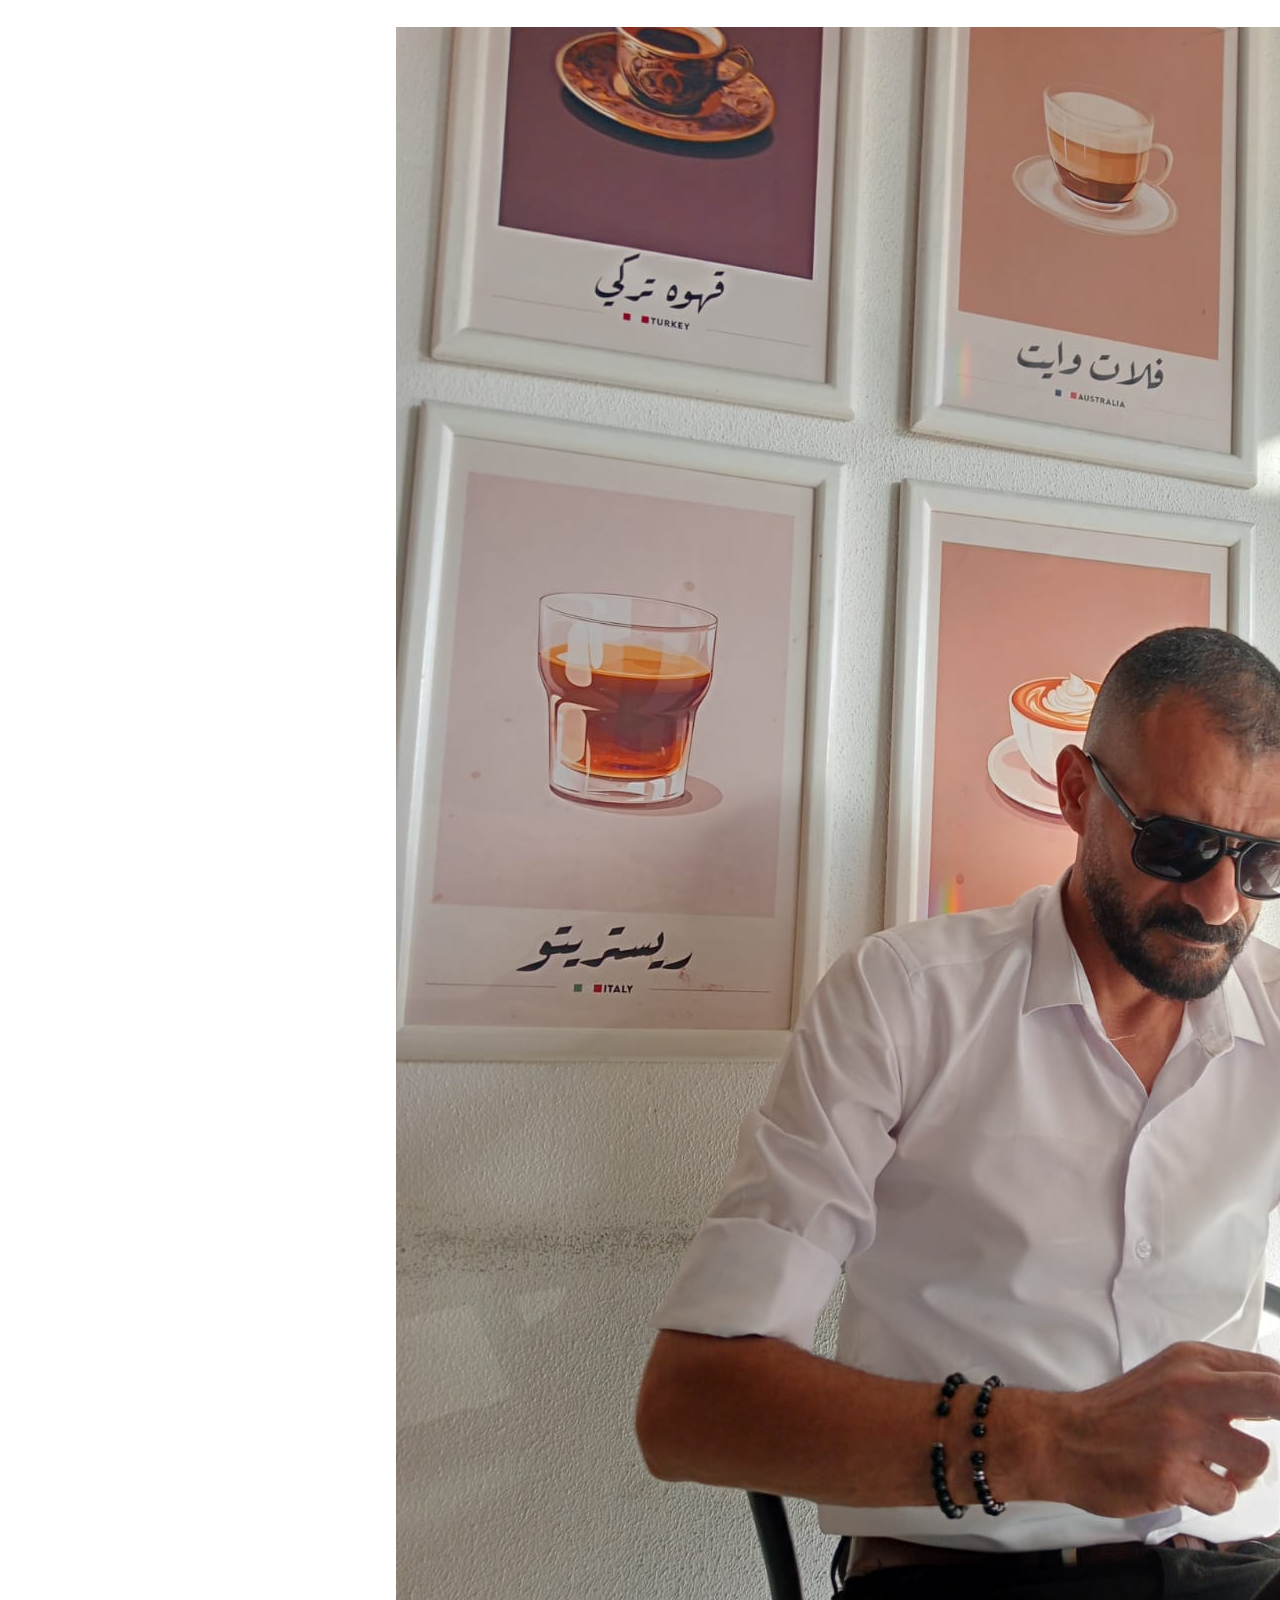
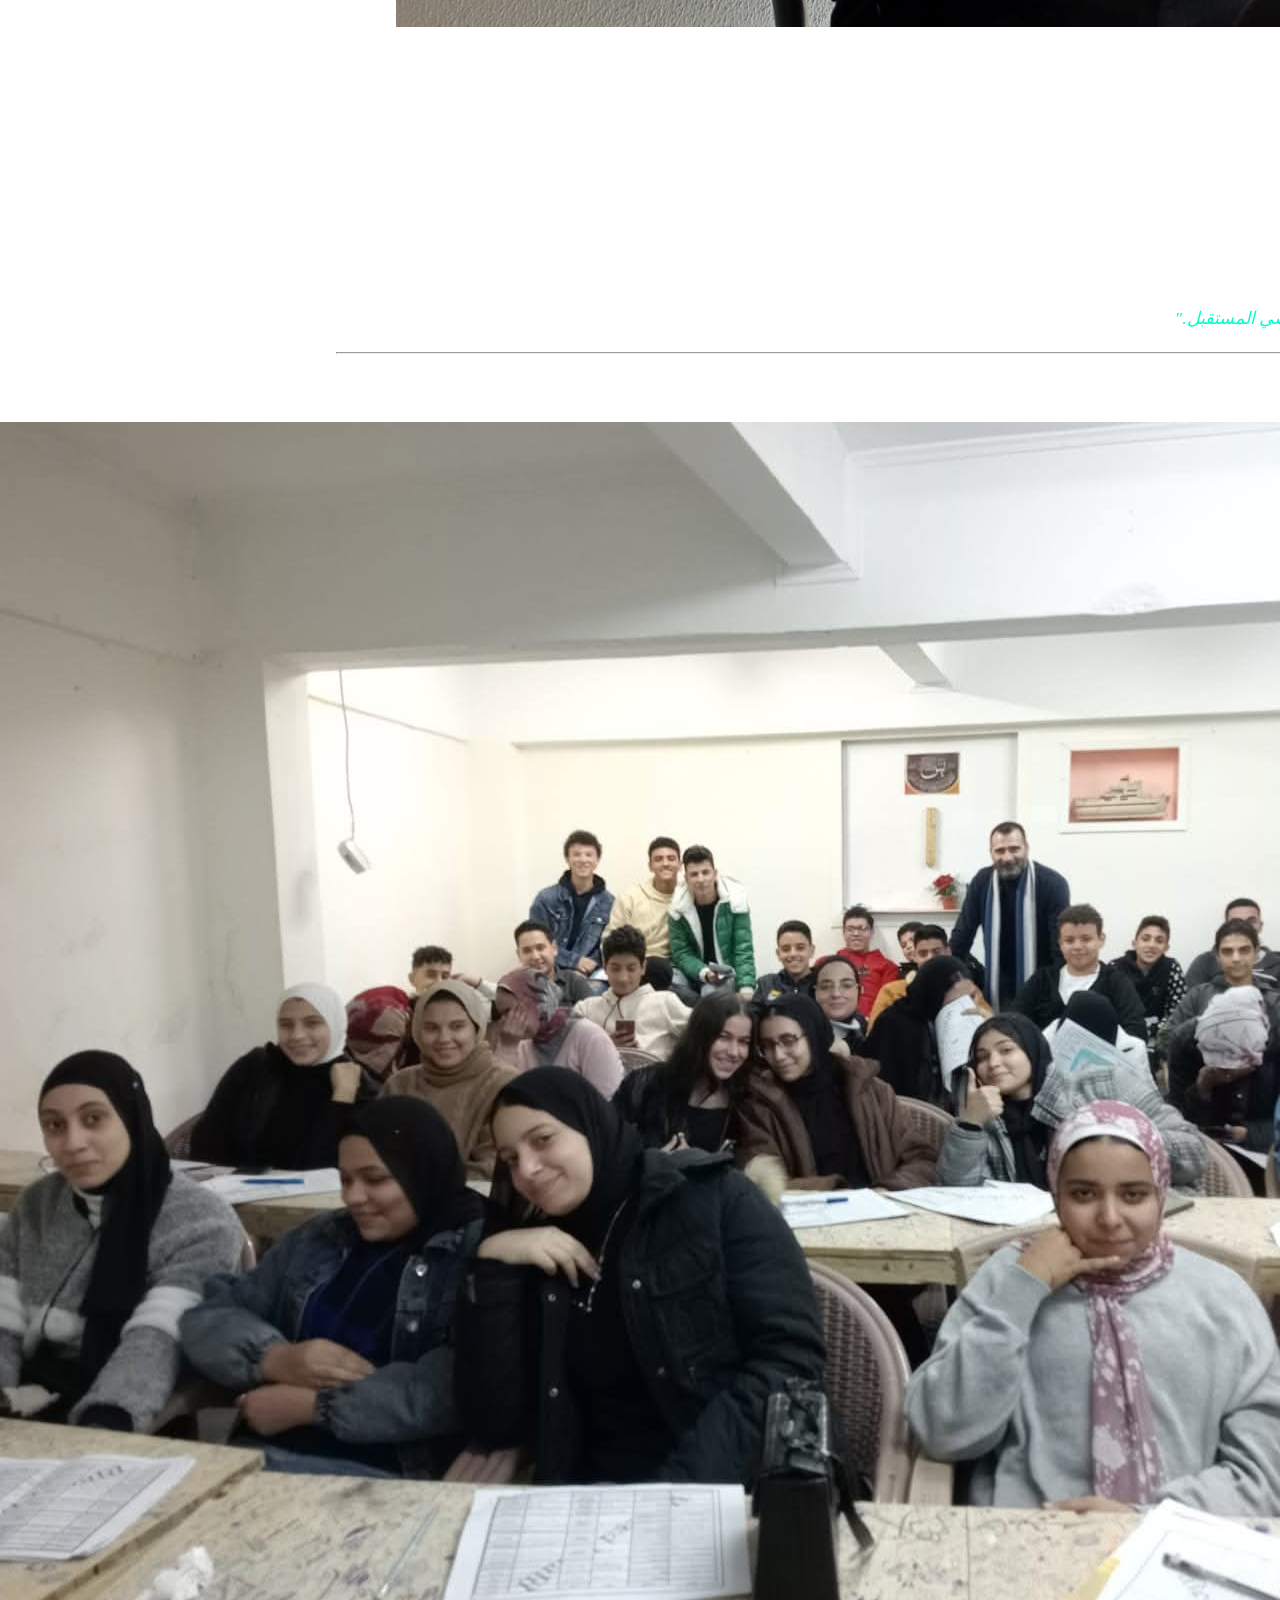
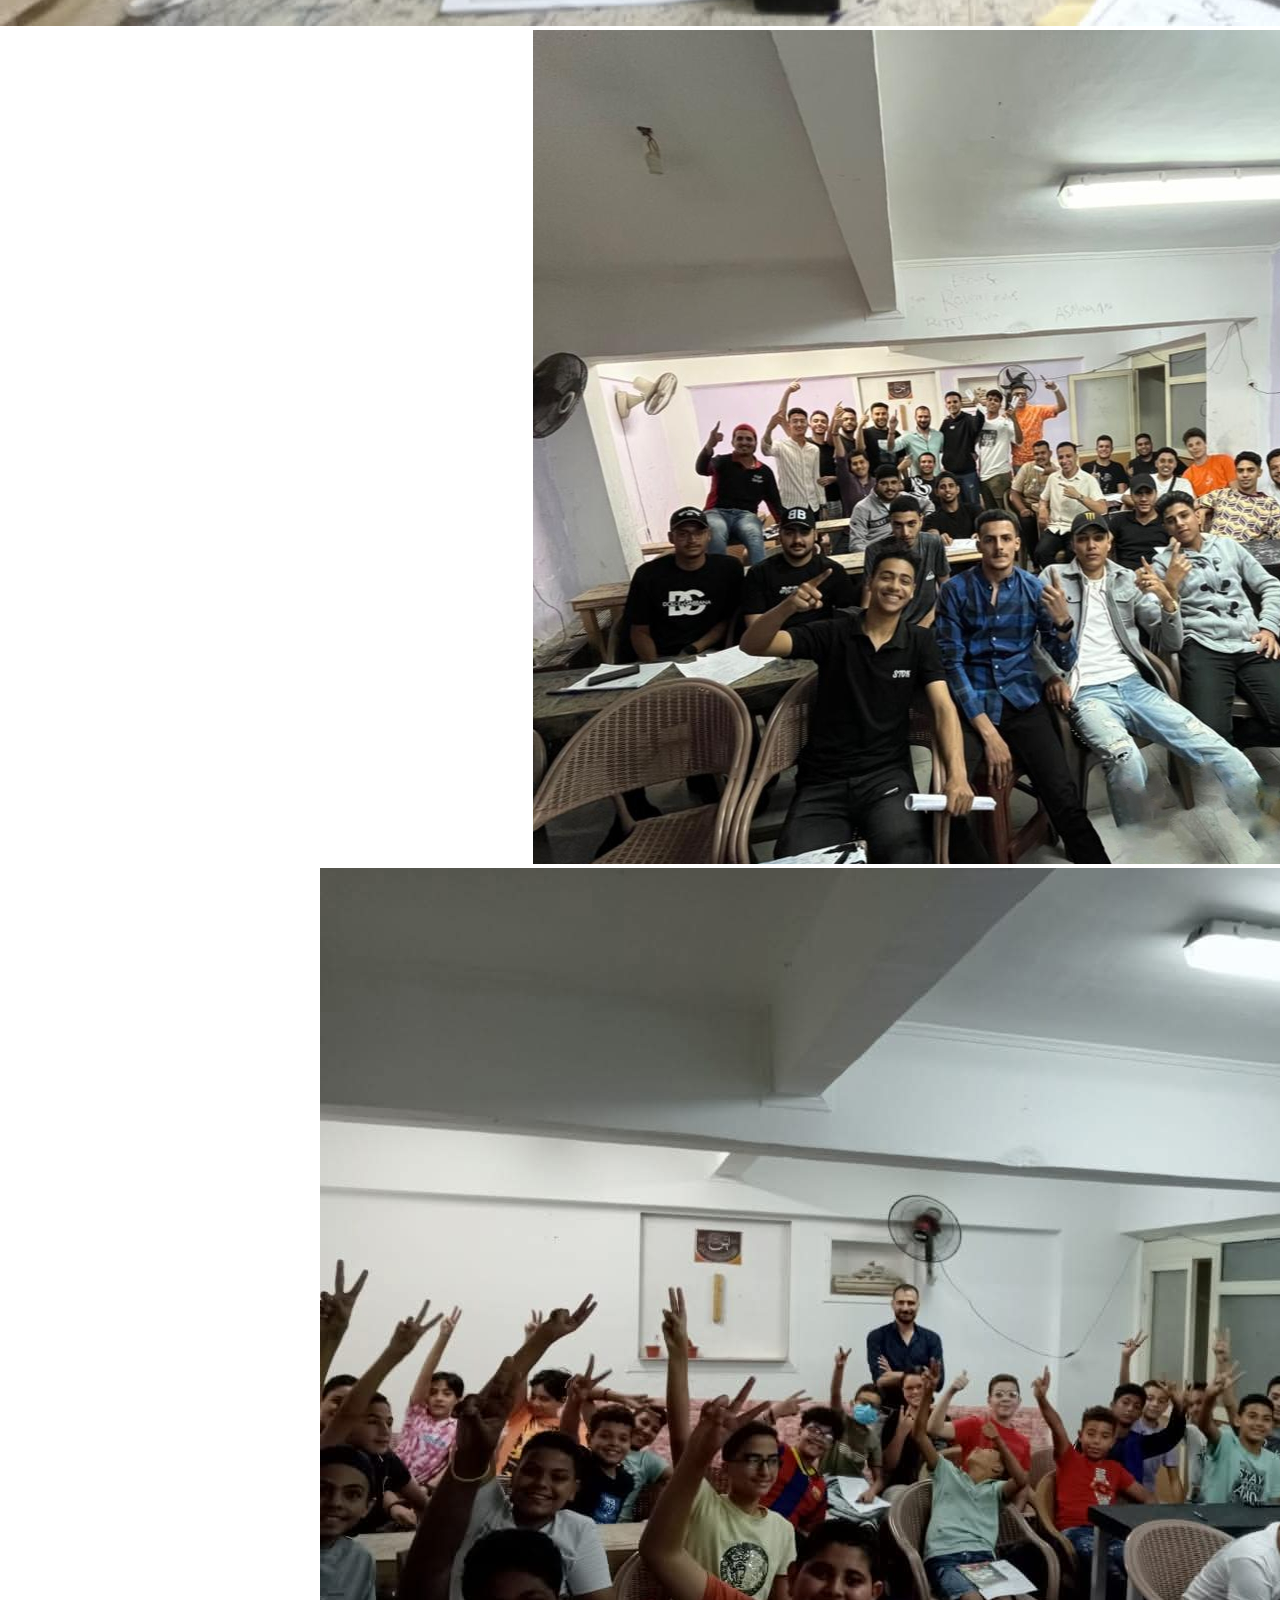
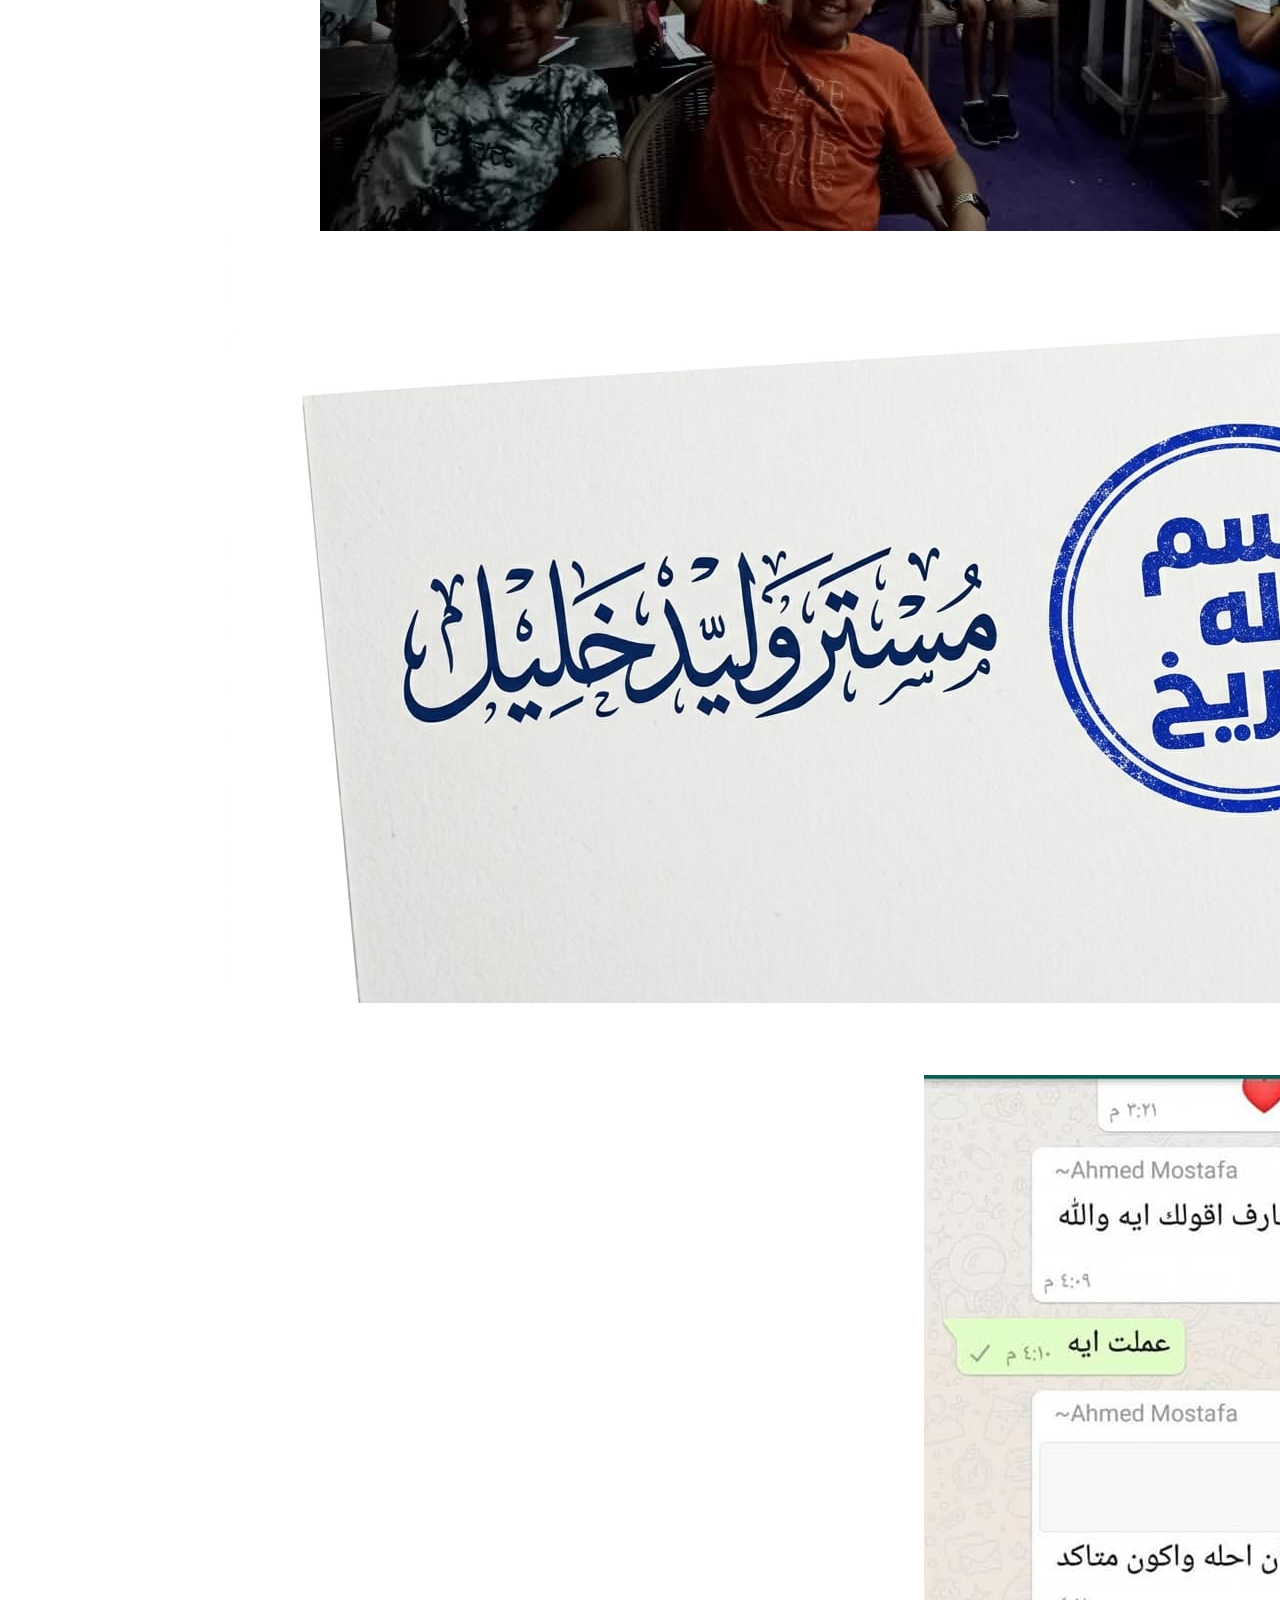
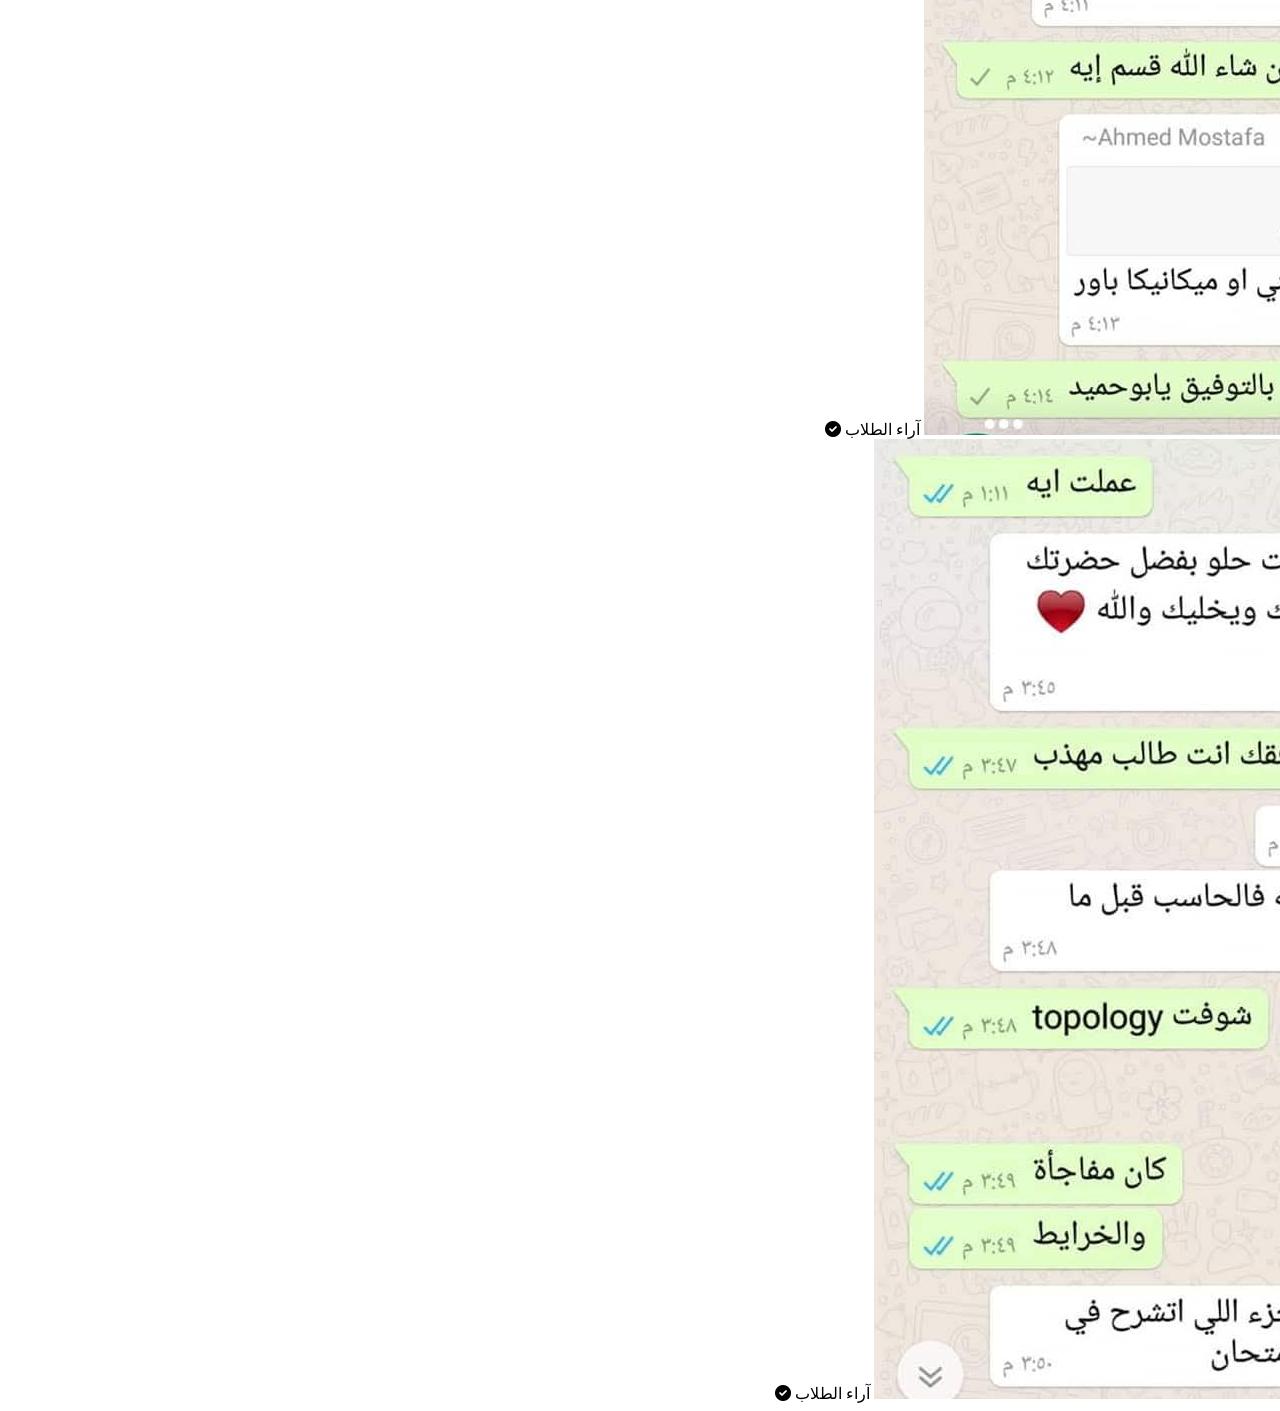
==== about.html @ 2f173b32 "Add files via upload" ====
<!DOCTYPE html>
<html lang="ar" dir="rtl">
<head>
    <meta charset="UTF-8">
    <meta name="viewport" content="width=device-width, initial-scale=1.0">
    <title>عن المستر - وليد خليل</title>
    <!-- ربط مكتبة الأيقونات -->
    <link rel="stylesheet" href="https://cdnjs.cloudflare.com/ajax/libs/font-awesome/6.0.0/css/all.min.css">
    <!-- ربط الملفات التنسيقية -->
    <link rel="stylesheet" href="css/style.css">
    <link rel="stylesheet" href="css/about.css">
</head>
<body>

    <!-- القائمة العلوية -->
    <header class="cyber-nav">
        <nav>
            <a href="index.html" class="nav-link">الرئيسية</a>
            <a href="course.html" class="nav-link">الكورسات</a>
            <a href="about.html" class="nav-link active">عن المستر</a>
            <a href="contact.html" class="nav-link">اتصل بنا</a>
        </nav>
    </header>

    <!-- 1. قسم صورة المستر والبروبجاندا التعريفية -->
    <section class="about-hero-section container">
        <div class="about-grid">
            <div class="about-image-side">
                <div class="image-neon-border">
                    <img src="waleed.jpg" alt="مستر وليد خليل" class="main-profile-img">
                </div>
            </div>
            <div class="about-text-side">
                <h1 class="neon-text">المستر وليد خليل</h1>
                <h3 style="color: #00ffcc; margin-bottom: 20px;">اسم له تاريخ في عالم التكنولوجيا</h3>
                
                <div class="bio-content" style="text-align: right; line-height: 1.8;">
                    <p style="font-size: 1.2rem; color: #fff;">
                        <i class="fas fa-award" style="color: #00ffcc;"></i> 
                        <b>خبرة تمتد لأكثر من 24 عاماً:</b> منذ عام 2002 ونحن نبني أجيالاً في تكنولوجيا المعلومات وإدارة الأنظمة.
                    </p>
                    <p style="font-size: 1.2rem; color: #fff;">
                        <i class="fas fa-microchip" style="color: #00ffcc;"></i> 
                        <b>رائد تدريس الذكاء الاصطناعي:</b> متخصص في لغات البرمجة الحديثة (Java, JavaScript) وتقنيات البيانات الضخمة (Big Data).
                    </p>
                    <p style="font-size: 1.2rem; color: #fff;">
                        <i class="fas fa-university" style="color: #00ffcc;"></i> 
                        <b>البصمة التعليمية:</b> من قلب مدرسة بورسعيد العسكرية، نقدم منهجاً يدمج بين الانضباط وأحدث صيحات التكنولوجيا العالمية.
                    </p>
                    <p style="font-size: 1.1rem; color: #00ffcc; font-style: italic; margin-top: 20px;">
                        "نحن لا ندرس البرمجة فقط.. نحن نصنع مهندسي المستقبل."
                    </p>
                </div>
            </div>
        </div>
    </section>

    <hr class="cyber-divider">

    <!-- 2. قسم صور الحصص (4 صور) -->
    <section class="gallery-section container">
        <h2 class="section-title">لقطات من داخل الحصص</h2>
        <div class="gallery-grid">
            <div class="gallery-card">
                <img src="a3.jfif" alt="حصة 1" class="gallery-img">
            </div>
            <div class="gallery-card">
                <img src="a4.jfif" alt="حصة 2" class="gallery-img">
            </div>
            <div class="gallery-card">
                <img src="a2.jfif" alt="حصة 3" class="gallery-img">
            </div>
            <div class="gallery-card">
                <img src="a5.jfif" alt="حصة 4" class="gallery-img">
            </div>
        </div>
    </section>

    <!-- 3. قسم آراء الطلاب (سكرينات الواتساب) -->
    <section class="testimonials-section container">
        <h2 class="section-title">ثقة وآراء طلابنا</h2>
        <div class="testimonials-grid">
            <div class="testimonial-card">
                <img src="a1.jfif" alt="رأي طالب 1" class="student-ss">
                <span class="student-label">آراء الطلاب <i class="fas fa-check-circle"></i></span>
            </div>
            <div class="testimonial-card">
                <img src="a6.jfif" alt="رأي طالب 2" class="student-ss">
                <span class="student-label">آراء الطلاب <i class="fas fa-check-circle"></i></span>
            </div>
        </div>
    </section>

</body>
</html>
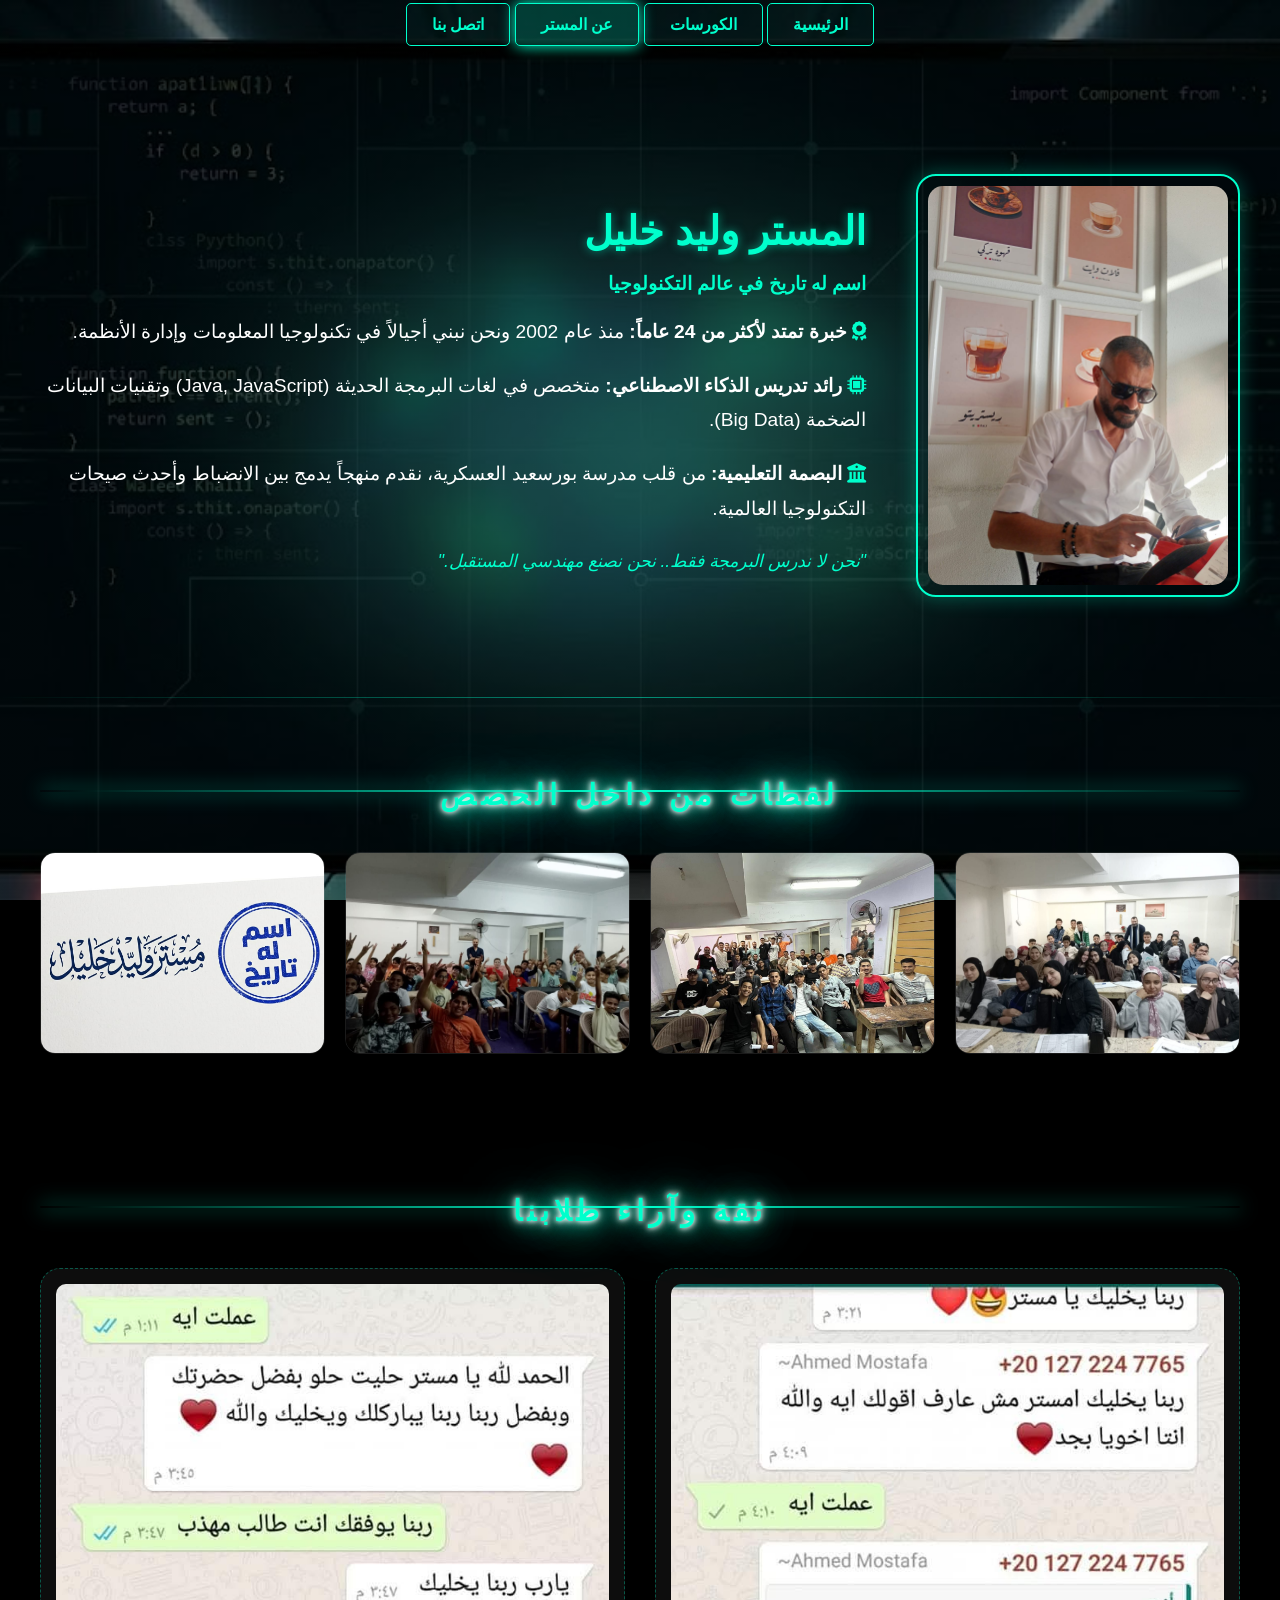
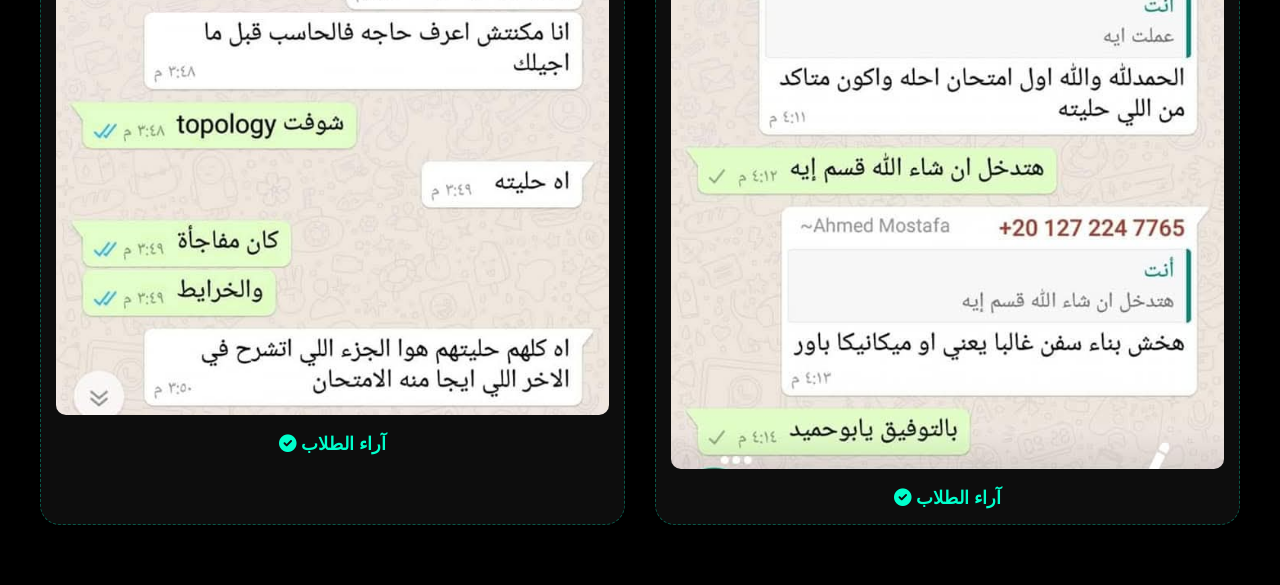
==== commit 357aa4da: "تعديل المسارات" ====
--- a/about.html
+++ b/about.html
@@ -7,8 +7,8 @@
     <!-- ربط مكتبة الأيقونات -->
     <link rel="stylesheet" href="https://cdnjs.cloudflare.com/ajax/libs/font-awesome/6.0.0/css/all.min.css">
     <!-- ربط الملفات التنسيقية -->
-    <link rel="stylesheet" href="css/style.css">
-    <link rel="stylesheet" href="css/about.css">
+    <link rel="stylesheet" href="style.css">
+    <link rel="stylesheet" href="about.css">
 </head>
 <body>
 
--- a/style.css
+++ b/style.css
@@ -0,0 +1,311 @@
+/* =========================================
+   1. الإعدادات العامة (العمق واللون الأساسي)
+   ========================================= */
+body {
+    margin: 0;
+    padding: 0;
+    background-color: #020202;
+    
+    /* ركز هنا: ضفنا النقطتين عشان يخرج بره مجلد الـ css ويدور على الصورة بره */
+    /* ودمجنا التعتيم مع الصورة في سطر واحد عشان يشتغلوا سوا */
+    background-image: linear-gradient(rgba(0,0,0,0.5), rgba(0,0,0,0.5)), url('cover.jfif');
+    
+    background-size: cover;
+    background-attachment: fixed;
+    background-position: center;
+    background-repeat: no-repeat;
+    
+    color: #fff;
+    font-family: 'Segoe UI', Tahoma, sans-serif;
+    min-height: 100vh;
+}/* =========================================
+   2. الهيدر والاسم المضيء (Neon Effect)
+   ========================================= */
+.cyber-hero {
+    height: 70vh; /* واخد 70% من طول الشاشة */
+    display: flex;
+    flex-direction: column;
+    justify-content: center;
+    align-items: center;
+    text-align: center;
+    padding: 0 20px;
+}
+
+/* السر 3: الـ "توهج" المتعدد الطبقات لاسم وليد خليل */
+.neon-name {
+    font-size: clamp(3rem, 12vw, 6rem); /* حجم مرن للموبايل */
+    margin: 0;
+    color: #fff;
+    text-transform: uppercase;
+    text-shadow: 
+        0 0 10px #00ffff, /* نيون لبني */
+        0 0 20px #00ffff,
+        0 0 40px #00ff00, /* نيون أخضر */
+        0 0 80px #00ff00;
+    letter-spacing: 5px;
+}
+
+.tagline {
+    font-size: 1.2rem;
+    color: #00ffcc;
+    margin-top: 10px;
+    margin-bottom: 40px;
+    letter-spacing: 2px;
+    opacity: 0.8;
+}
+
+/* =========================================
+   3. الزراير الفسفورية (Border Glow)
+   ========================================= */
+.cyber-nav {
+    display: flex;
+    gap: 15px;
+    flex-wrap: wrap;
+    justify-content: center;
+}
+
+.nav-link {
+    padding: 12px 25px;
+    border: 1px solid #00ffcc;
+    color: #00ffcc;
+    text-decoration: none;
+    border-radius: 5px;
+    font-weight: bold;
+    transition: 0.4s ease;
+    background: rgba(0, 255, 204, 0.03); /* شفافية قليلة جداً */
+}
+
+/* الزرار النشط (زي الصورة) */
+.nav-link.active {
+    background: rgba(0, 255, 204, 0.2);
+    box-shadow: 0 0 15px #00ffcc;
+}
+
+.nav-link:hover {
+    background: #00ffcc;
+    color: #000;
+    box-shadow: 0 0 30px #00ffcc;
+}
+
+/* =========================================
+   4. قسم الكورسات وتأثير الزجاج (Glassmorphism)
+   ========================================= */
+.courses-section {
+    padding: 60px 20px;
+    max-width: 1200px;
+    margin: 0 auto;
+}
+
+.section-title {
+    text-align: center;
+    font-size: 3.5rem; /* حجم ضخم ومسيطر */
+    font-weight: 900; /* أقصى درجة عريضة للخط */
+    color: #fff;
+    margin: 80px 0 40px;
+    letter-spacing: 5px; /* مسافات بين الحروف تدي فخامة */
+    text-transform: uppercase;
+    
+    /* تأثير النيون القوي المتعدد الطبقات */
+    text-shadow: 
+        0 0 5px #fff,
+        0 0 10px #fff,
+        0 0 20px #00ffcc,
+        0 0 40px #00ffcc,
+        0 0 60px #00ffcc;
+    
+    position: relative;
+    font-family: 'Arial Black', Gadget, sans-serif; /* خط عريض جداً */
+}
+.code-simulator-container {
+    display: flex;
+    justify-content: center;
+    align-items: center;
+    margin: 60px auto; /* زحزحناه شوية عشان الفراغ */
+    max-width: 800px;
+}
+
+.code-window {
+    background: rgba(15, 15, 15, 0.6); /* زجاج غامق */
+    backdrop-filter: blur(15px);
+    border-radius: 12px;
+    border: 1px solid rgba(0, 255, 204, 0.3);
+    box-shadow: 0 15px 40px rgba(0, 0, 0, 0.7);
+    width: 100%;
+    overflow: hidden;
+}
+
+.window-header {
+    background: rgba(30, 30, 30, 0.8);
+    padding: 10px 15px;
+    display: flex;
+    align-items: center;
+    gap: 8px;
+    border-bottom: 1px solid rgba(0, 255, 204, 0.2);
+}
+
+.dot {
+    width: 12px;
+    height: 12px;
+    border-radius: 50%;
+}
+.red { background: #ff5f56; }
+.yellow { background: #ffbd2e; }
+.green { background: #27c93f; }
+
+.window-title {
+    color: rgba(255, 255, 255, 0.5);
+    font-size: 0.9rem;
+    margin-left: auto;
+    font-family: monospace;
+}
+
+.code-content {
+    padding: 20px;
+    font-family: 'Courier New', Courier, monospace; /* خط برمجي */
+    font-size: 1.1rem;
+    color: #fff;
+    line-height: 1.6;
+    height: 150px; /* طول ثابت عشان الحركة */
+    overflow: hidden;
+    position: relative;
+}
+
+/* الكود نفسه هيكون لونه فسفوري مضيء */
+#typing-code {
+    color: #00ffcc;
+    text-shadow: 0 0 5px #00ffcc;
+}
+
+/* حركة المؤشر الواقف */
+.cursor {
+    color: #00ffcc;
+    animation: blink 0.8s infinite;
+}
+
+@keyframes blink {
+    50% { opacity: 0; }
+}
+
+/* الخط المضيء اللي تحتها */
+.section-title::after {
+    content: '';
+    display: block;
+    width: 250px; /* طولناه شوية */
+    height: 4px;
+    background: #00ffcc;
+    margin: 20px auto;
+    border-radius: 10px;
+    box-shadow: 0 0 20px #00ffcc; /* توهج للخط نفسه */
+}
+
+/* إضافة خط تحت الكلمة عشان يدي شكل جمالي */
+
+
+.section-title::after {
+    content: '';
+    position: absolute;
+    bottom: 0;
+    left: 0;
+    width: 100%;
+    height: 2px;
+    background: linear-gradient(to right, transparent, #00ffcc, transparent);
+}
+
+.courses-grid {
+    display: grid;
+    grid-template-columns: repeat(auto-fit, minmax(300px, 1fr));
+    gap: 30px;
+}
+
+/* الكروت الزجاجية (الجوهرة هنا) */
+.glass-card {
+    position: relative;
+    overflow: hidden;
+    transition: 0.4s ease;
+    border-radius: 20px;
+    padding: 2px; /* مسافة للـ border Glow */
+}
+
+/* السر 4: "توهج الزجاج" (Border Glow Animation) */
+.card-glow {
+    position: absolute;
+    top: 0;
+    left: -100%;
+    width: 100%;
+    height: 100%;
+    background: linear-gradient(90deg, transparent, rgba(0, 255, 204, 0.2), transparent);
+    animation: glow-move 3s infinite;
+    z-index: 1;
+}
+
+@keyframes glow-move {
+    0% { left: -100%; }
+    100% { left: 100%; }
+}
+
+/* السر 5: "ملمس الزجاج الضبابي" (Glassmorphism) */
+.card-content {
+    background: rgba(255, 255, 255, 0.03); /* شفافية بيضاء */
+    border: 1px solid rgba(255, 255, 255, 0.05); /* إطار شفاف خفيف */
+    border-radius: 18px;
+    padding: 30px;
+    height: 100%;
+    box-sizing: border-box;
+    display: flex;
+    flex-direction: column;
+    align-items: center;
+    text-align: center;
+    /* أهم جزء: "تضبيب الخلفية" */
+    backdrop-filter: blur(10px);
+    -webkit-backdrop-filter: blur(10px);
+    z-index: 2;
+    position: relative;
+}
+
+.course-icon {
+    width: 60px;
+    height: 60px;
+    margin-bottom: 20px;
+    opacity: 0.8;
+}
+
+.card-content h3 {
+    color: #00ffcc;
+    margin: 10px 0;
+}
+
+.details-btn {
+    margin-top: auto; /* يخلي الزرار تحت خالص */
+    padding: 10px 20px;
+    border: 1px solid #00ffcc;
+    color: #00ffcc;
+    text-decoration: none;
+    border-radius: 4px;
+    transition: 0.3s;
+}
+
+.details-btn:hover {
+    background: #00ffcc;
+    color: #000;
+}
+
+.glass-card:hover {
+    transform: translateY(-10px);
+    box-shadow: 0 10px 30px rgba(0, 255, 204, 0.1);
+}
+/* كود طوارئ لتقليل الفراغات */
+header, .header-content {
+    padding-top: 10px !important;
+    padding-bottom: 10px !important;
+}
+
+nav, .navbar {
+    margin-top: 5px !important;
+    margin-bottom: 10px !important;
+}
+
+.code-simulator-container {
+    margin-top: 10px !important;
+    margin-bottom: 10px !important;
+}
+
--- a/about.css
+++ b/about.css
@@ -0,0 +1,147 @@
+/* --- تنسيقات عامة لصفحة عن المستر --- */
+body {
+    background-color: #000; /* خلفية سوداء فخمة */
+    color: #fff;
+    font-family: 'Segoe UI', Tahoma, Geneva, Verdana, sans-serif;
+    margin: 0;
+    padding: 0;
+}
+
+.container {
+    max-width: 1200px;
+    margin: 0 auto;
+    padding: 0 20px;
+}
+
+/* --- قسم تعريف المستر (Hero Section) --- */
+.about-hero-section {
+    padding: 120px 0 60px;
+}
+
+.about-grid {
+    display: flex;
+    align-items: center;
+    gap: 50px;
+    flex-wrap: wrap;
+    justify-content: center;
+}
+
+.image-neon-border {
+    position: relative;
+    padding: 10px;
+    border: 2px solid #00ffcc; /* برواز نيون فيروزي */
+    border-radius: 20px;
+    box-shadow: 0 0 20px rgba(0, 255, 204, 0.3);
+}
+
+.main-profile-img {
+    width: 300px;
+    height: auto;
+    border-radius: 15px;
+    display: block;
+}
+
+.about-text-side {
+    flex: 1;
+    min-width: 300px;
+    text-align: right;
+}
+
+.neon-text {
+    color: #00ffcc;
+    font-size: 2.5rem;
+    text-shadow: 0 0 10px rgba(0, 255, 204, 0.5);
+    margin-bottom: 10px;
+}
+
+/* --- الفاصل النيون --- */
+.cyber-divider {
+    border: 0;
+    height: 1px;
+    background: linear-gradient(to right, transparent, #00ffcc, transparent);
+    margin: 40px 0;
+    opacity: 0.5;
+}
+
+/* --- قسم صور الحصص (4 صور) --- */
+.section-title {
+    text-align: center;
+    color: #00ffcc;
+    margin-bottom: 40px;
+    font-size: 1.8rem;
+}
+
+.gallery-grid {
+    display: grid;
+    grid-template-columns: repeat(auto-fit, minmax(250px, 1fr)); /* يضبط نفسه ليكونوا 4 جنب بعض أو تحت بعض */
+    gap: 20px;
+}
+
+.gallery-card {
+    border: 1px solid rgba(255, 255, 255, 0.1);
+    border-radius: 15px;
+    overflow: hidden;
+    transition: 0.4s;
+}
+
+.gallery-img {
+    width: 100%;
+    height: 200px;
+    object-fit: cover; /* لضمان تساوي أحجام الصور */
+    display: block;
+}
+
+.gallery-card:hover {
+    transform: scale(1.05);
+    border-color: #00ffcc;
+    box-shadow: 0 0 15px rgba(0, 255, 204, 0.3);
+}
+
+/* --- قسم آراء الطلاب (سكرينات الواتساب) --- */
+.testimonials-section {
+    padding: 60px 0;
+}
+
+.testimonials-grid {
+    display: grid;
+    grid-template-columns: repeat(auto-fit, minmax(280px, 1fr));
+    gap: 30px;
+}
+
+.testimonial-card {
+    background: rgba(255, 255, 255, 0.05);
+    border-radius: 20px;
+    padding: 15px;
+    border: 1px dashed rgba(0, 255, 204, 0.3);
+    text-align: center;
+    transition: 0.3s;
+}
+
+.student-ss {
+    width: 100%;
+    border-radius: 10px;
+    margin-bottom: 15px;
+}
+
+.student-label {
+    color: #00ffcc;
+    font-weight: bold;
+    font-size: 1.1rem;
+}
+
+.testimonial-card:hover {
+    background: rgba(0, 255, 204, 0.05);
+    border-style: solid;
+    border-color: #00ffcc;
+}
+
+/* لتوافق الموبايل */
+@media (max-width: 768px) {
+    .about-grid {
+        flex-direction: column;
+        text-align: center;
+    }
+    .about-text-side {
+        text-align: center;
+    }
+}
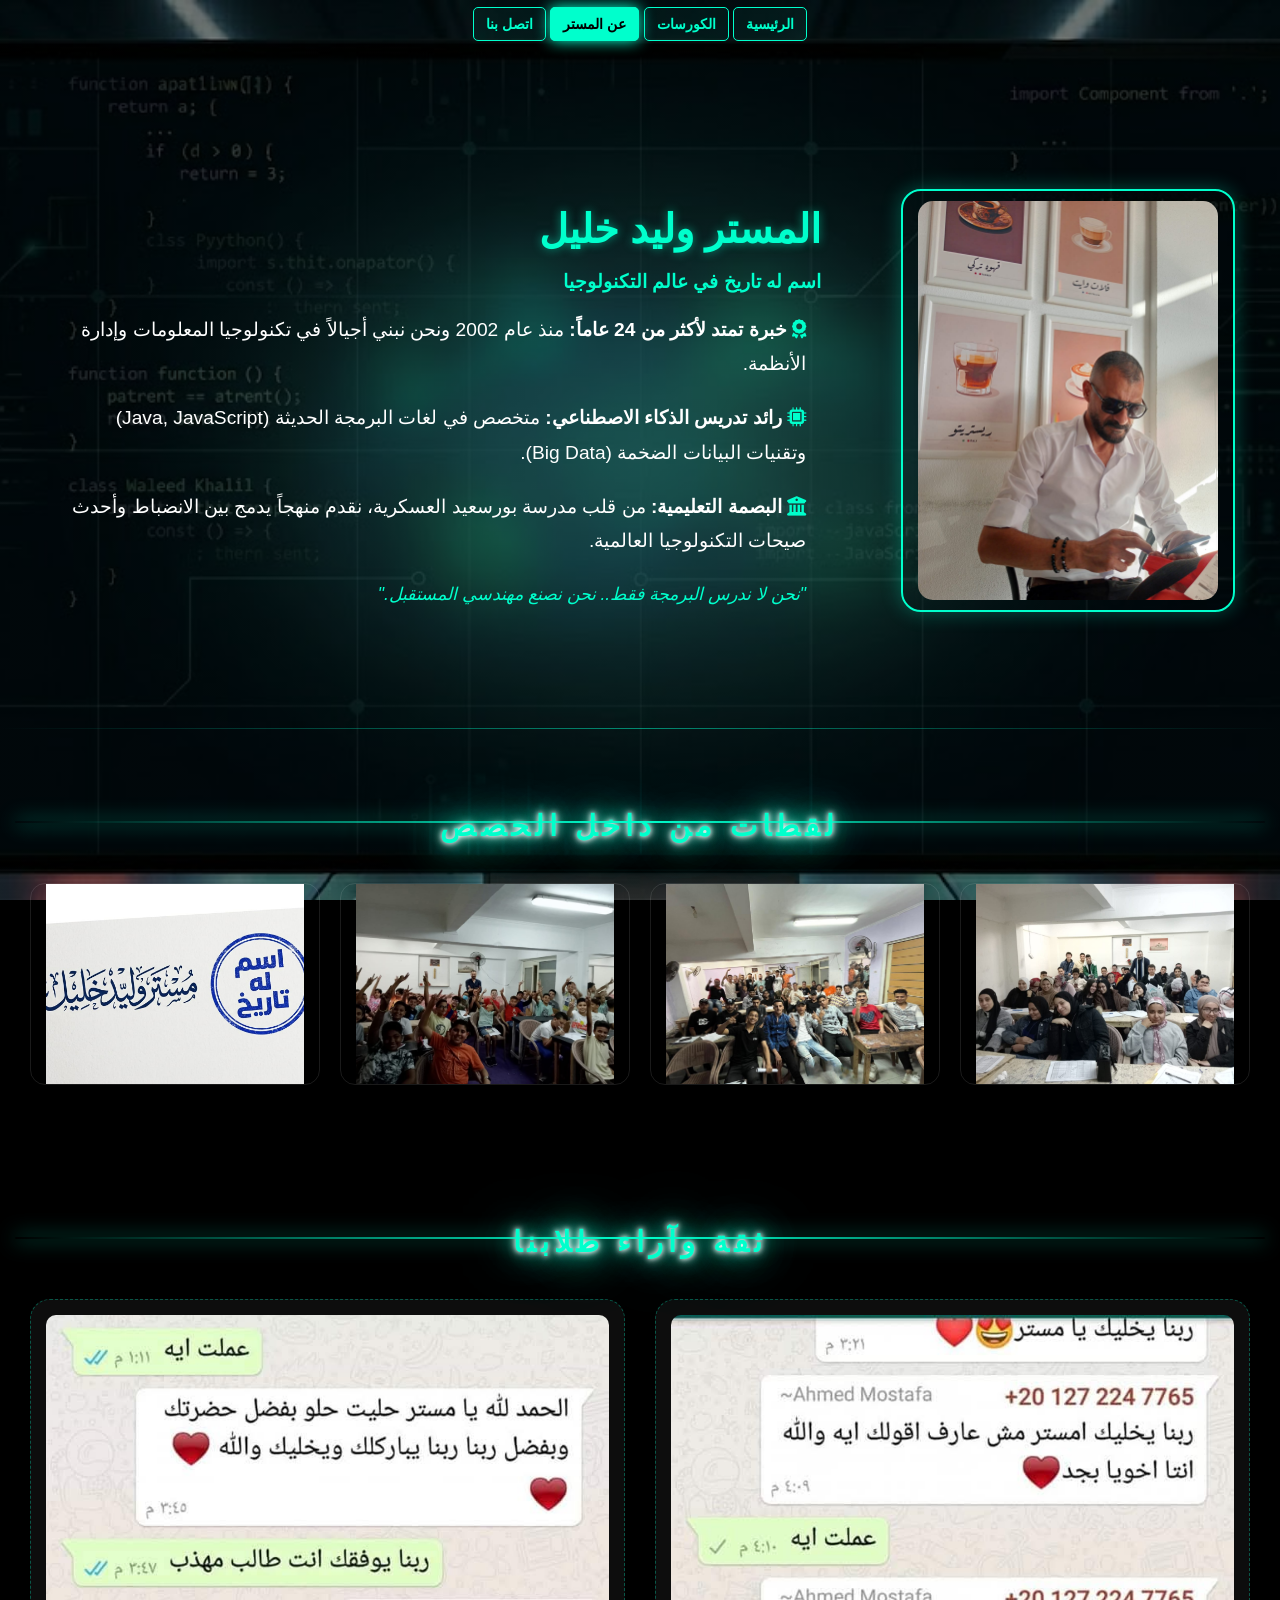
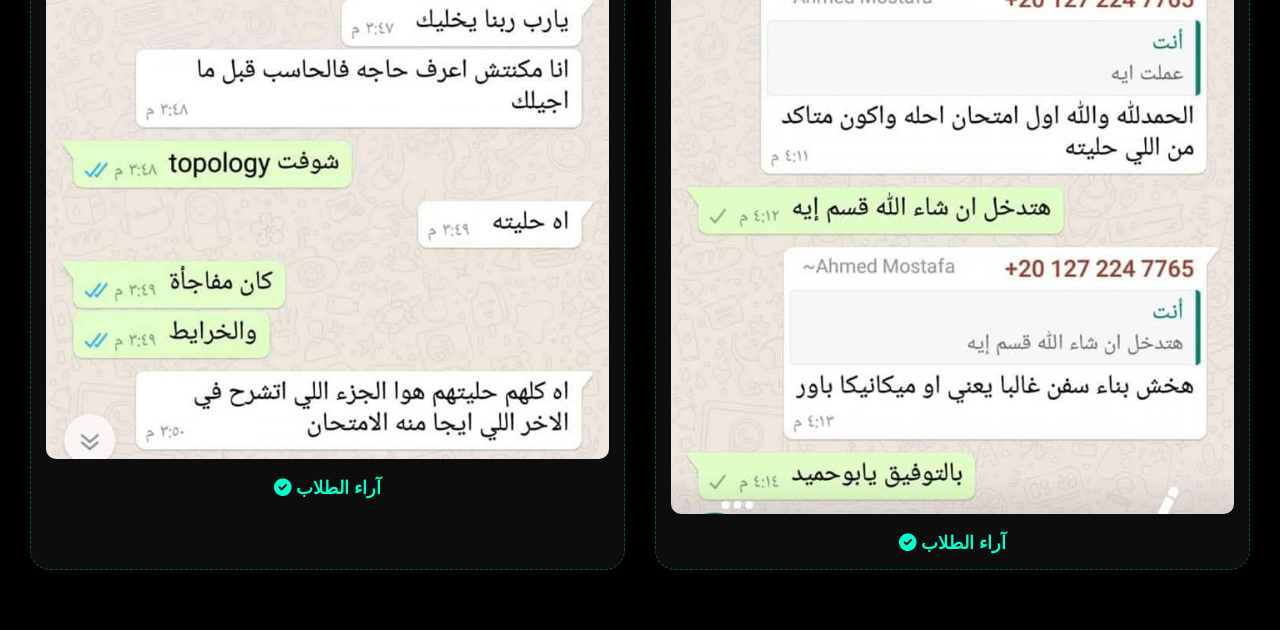
==== commit acd9f373: "Add files via upload" ====
--- a/about.html
+++ b/about.html
@@ -8,7 +8,7 @@
     <link rel="stylesheet" href="https://cdnjs.cloudflare.com/ajax/libs/font-awesome/6.0.0/css/all.min.css">
     <!-- ربط الملفات التنسيقية -->
     <link rel="stylesheet" href="style.css">
-    <link rel="stylesheet" href="about.css">
+    <link rel="stylesheet" href="about.css?v=1.1">
 </head>
 <body>
 
--- a/style.css
+++ b/style.css
@@ -308,4 +308,95 @@
     margin-top: 10px !important;
     margin-bottom: 10px !important;
 }
-
+/* 1. تنسيق العداد - هيظهر في الكمبيوتر والموبايل */
+.exam-timer {
+    text-align: center !important;
+    width: 100% !important;
+    margin: 40px 0 !important;
+    display: block !important;
+}
+.timer-display span {
+    color: #00ffcc !important;
+    font-size: 1.2rem !important; /* السطر 320 المعدل */
+    font-weight: bold !important;
+    text-shadow: 0 0 15px #00ffcc;
+    white-space: nowrap !important; /* إضافة لضمان سطر واحد */
+}
+@media screen and (max-width: 600px) {
+    .hero-section h1, .hero h1, h1 {
+        font-size: 1.6rem !important;
+        white-space: normal !important;
+        text-align: center !important;
+        display: block !important;
+    }
+} /* ده القوس اللي بيقفل الميديا، اتأكد إنه واحد بس */
+/* تنسيق زراير القائمة الاحترافي */
+.cyber-nav {
+    display: flex;
+    justify-content: center;
+    align-items: center;
+    flex-wrap: wrap; /* عشان الزراير تنزل تحت بعضها لو المساحة ضاقت */
+    gap: 8px; /* المسافة بين الزراير */
+    padding: 10px;
+    width: 100%;
+}
+
+.nav-link {
+    text-decoration: none;
+    color: #00ffcc;
+    border: 1px solid #00ffcc;
+    padding: 8px 12px; /* تصغير الحشو شوية عشان المساحة */
+    border-radius: 5px;
+    font-size: 0.9rem; /* تصغير الخط بسيط للموبايل */
+    white-space: nowrap; /* يمنع الكلمة تنقسم على سطرين */
+    transition: 0.3s ease-in-out;
+    background: rgba(0, 255, 204, 0.05);
+}
+
+.nav-link:hover, .nav-link.active {
+    background: #00ffcc;
+    color: #000;
+    box-shadow: 0 0 15px #00ffcc;
+}
+
+/* تعديل خاص للشاشات الصغيرة جداً (الموبايل) */
+@media (max-width: 480px) {
+    .nav-link {
+        padding: 6px 10px;
+        font-size: 0.85rem;
+        flex: 1 1 auto; /* يخلي الزراير توزع نفسها بالتساوي */
+        text-align: center;
+    }
+}
+/* الحل النهائي لمشكلة تأكل الكلام */
+* {
+    box-sizing: border-box; /* بيخلي الحسابات دقيقة للمساحة */
+}
+
+html, body {
+    width: 100%;
+    margin: 0;
+    padding: 0;
+    overflow-x: hidden; /* بيقفل أي حركة بالعرض نهائياً */
+}
+
+/* ضبط أي حاوية شايلة الكلام */
+section, div, .container {
+    max-width: 100vw !important; /* ممنوع تخرج بره عرض الشاشة */
+    padding-left: 15px !important;
+    padding-right: 15px !important;
+    margin-left: 0 !important;
+    margin-right: 0 !important;
+}
+
+/* تصغير الخطوط في الموبايل عشان متبقاش ضخمة */
+@media (max-width: 480px) {
+    p, span, li {
+        font-size: 0.95rem !important; /* حجم مناسب للموبايل */
+        line-height: 1.5;
+        word-break: break-word; /* بيكسر الكلمات الطويلة */
+    }
+    
+    h1 { font-size: 1.6rem !important; }
+    h2 { font-size: 1.3rem !important; }
+}
--- a/about.css
+++ b/about.css
@@ -134,14 +134,3 @@
     border-style: solid;
     border-color: #00ffcc;
 }
-
-/* لتوافق الموبايل */
-@media (max-width: 768px) {
-    .about-grid {
-        flex-direction: column;
-        text-align: center;
-    }
-    .about-text-side {
-        text-align: center;
-    }
-}
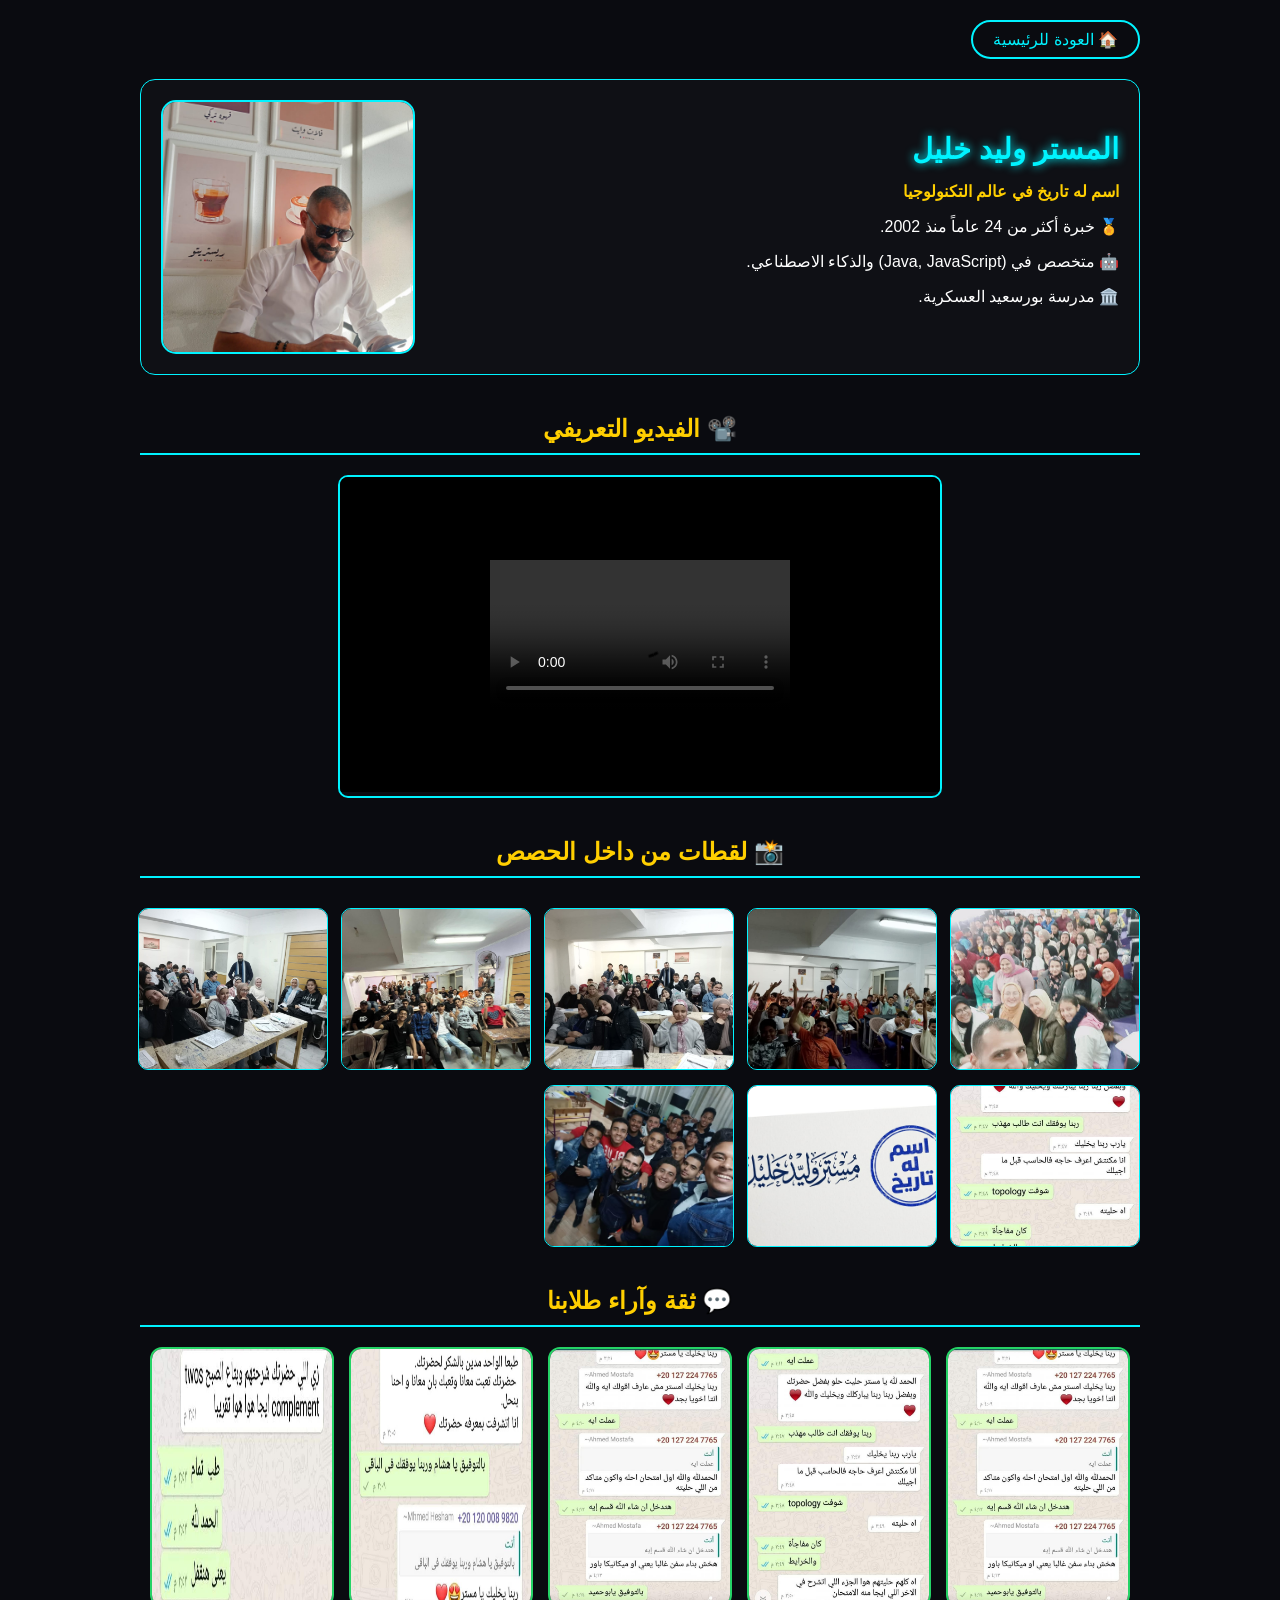
==== commit 5f5bfa73: "Add files via upload" ====
--- a/about.html
+++ b/about.html
@@ -3,93 +3,103 @@
 <head>
     <meta charset="UTF-8">
     <meta name="viewport" content="width=device-width, initial-scale=1.0">
-    <title>عن المستر - وليد خليل</title>
-    <!-- ربط مكتبة الأيقونات -->
-    <link rel="stylesheet" href="https://cdnjs.cloudflare.com/ajax/libs/font-awesome/6.0.0/css/all.min.css">
-    <!-- ربط الملفات التنسيقية -->
-    <link rel="stylesheet" href="style.css">
-    <link rel="stylesheet" href="about.css?v=1.1">
+    <title>عن المستر | وليد خليل</title>
+    <style>
+        /* --- كود الاستايل (البروباجندا والنيون) --- */
+        body {
+            background-color: #0a0b10;
+            color: #ffffff;
+            font-family: 'Segoe UI', Tahoma, Geneva, Verdana, sans-serif;
+            margin: 0; padding: 0; direction: rtl; overflow-x: hidden;
+        }
+
+        .container { max-width: 1000px; margin: 0 auto; padding: 20px; }
+
+        /* زر العودة */
+        .back-btn {
+            text-decoration: none; color: #00f3ff; border: 2px solid #00f3ff;
+            padding: 8px 20px; border-radius: 20px; display: inline-block; margin-bottom: 20px;
+        }
+
+        /* الهيدر التعريفي */
+        .hero-section {
+            display: flex; flex-wrap: wrap; align-items: center; justify-content: center;
+            gap: 30px; background: rgba(255, 255, 255, 0.02); padding: 20px;
+            border-radius: 15px; border: 1px solid #00f3ff;
+        }
+
+        .hero-content { flex: 1; min-width: 300px; }
+        
+        /* ضبط حجم صورة القهوة / البروفايل الشخصي */
+        .main-img-neon {
+            width: 250px !important; height: 250px !important;
+            object-fit: cover; border-radius: 15px; border: 2px solid #00f3ff;
+        }
+
+        .neon-text { color: #00f3ff; text-shadow: 0 0 10px #00f3ff; font-size: 1.8rem; margin: 0; }
+        .history-tag { color: #ffcf00; font-weight: bold; margin-bottom: 10px; }
+
+        /* معرض الـ 8 صور (لقطات الحصص) */
+        .image-gallery-8 {
+            display: grid; grid-template-columns: repeat(auto-fit, minmax(180px, 1fr));
+            gap: 15px; margin: 30px 0;
+        }
+
+        .image-gallery-8 img {
+            width: 100%; height: 160px; object-fit: cover;
+            border-radius: 10px; border: 1px solid #00f3ff; transition: 0.3s;
+        }
+
+        /* سكرينات الواتساب (الـ 5 آراء) */
+        .reviews-whatsapp-grid {
+            display: flex; flex-wrap: wrap; justify-content: center; gap: 15px;
+        }
+
+        .reviews-whatsapp-grid img {
+            width: 180px; height: auto; border-radius: 12px; border: 2px solid #25d366;
+        }
+
+        .section-title { color: #ffcf00; text-align: center; margin: 40px 0 20px; border-bottom: 2px solid #00f3ff; padding-bottom: 10px; }
+
+        /* ضبط الفيديو */
+        .video-container { width: 100%; max-width: 600px; margin: 20px auto; border: 2px solid #00f3ff; border-radius: 10px; overflow: hidden; }
+
+        @media (max-width: 600px) { .hero-section { flex-direction: column-reverse; text-align: center; } }
+    </style>
 </head>
 <body>
 
-    <!-- القائمة العلوية -->
-    <header class="cyber-nav">
-        <nav>
-            <a href="index.html" class="nav-link">الرئيسية</a>
-            <a href="course.html" class="nav-link">الكورسات</a>
-            <a href="about.html" class="nav-link active">عن المستر</a>
-            <a href="contact.html" class="nav-link">اتصل بنا</a>
-        </nav>
+<div class="container">
+    <a href="index.html" class="back-btn">🏠 العودة للرئيسية</a>
+
+    <header class="hero-section">
+        <div class="hero-content">
+            <h1 class="neon-text">المستر وليد خليل</h1>
+            <p class="history-tag">اسم له تاريخ في عالم التكنولوجيا</p>
+            <p>🏅 خبرة أكثر من 24 عاماً منذ 2002.</p>
+            <p>🤖 متخصص في (Java, JavaScript) والذكاء الاصطناعي.</p>
+            <p>🏛️ مدرسة بورسعيد العسكرية.</p>
+        </div>
+        <img src="waleed.jpg" class="main-img-neon">
     </header>
 
-    <!-- 1. قسم صورة المستر والبروبجاندا التعريفية -->
-    <section class="about-hero-section container">
-        <div class="about-grid">
-            <div class="about-image-side">
-                <div class="image-neon-border">
-                    <img src="waleed.jpg" alt="مستر وليد خليل" class="main-profile-img">
-                </div>
-            </div>
-            <div class="about-text-side">
-                <h1 class="neon-text">المستر وليد خليل</h1>
-                <h3 style="color: #00ffcc; margin-bottom: 20px;">اسم له تاريخ في عالم التكنولوجيا</h3>
-                
-                <div class="bio-content" style="text-align: right; line-height: 1.8;">
-                    <p style="font-size: 1.2rem; color: #fff;">
-                        <i class="fas fa-award" style="color: #00ffcc;"></i> 
-                        <b>خبرة تمتد لأكثر من 24 عاماً:</b> منذ عام 2002 ونحن نبني أجيالاً في تكنولوجيا المعلومات وإدارة الأنظمة.
-                    </p>
-                    <p style="font-size: 1.2rem; color: #fff;">
-                        <i class="fas fa-microchip" style="color: #00ffcc;"></i> 
-                        <b>رائد تدريس الذكاء الاصطناعي:</b> متخصص في لغات البرمجة الحديثة (Java, JavaScript) وتقنيات البيانات الضخمة (Big Data).
-                    </p>
-                    <p style="font-size: 1.2rem; color: #fff;">
-                        <i class="fas fa-university" style="color: #00ffcc;"></i> 
-                        <b>البصمة التعليمية:</b> من قلب مدرسة بورسعيد العسكرية، نقدم منهجاً يدمج بين الانضباط وأحدث صيحات التكنولوجيا العالمية.
-                    </p>
-                    <p style="font-size: 1.1rem; color: #00ffcc; font-style: italic; margin-top: 20px;">
-                        "نحن لا ندرس البرمجة فقط.. نحن نصنع مهندسي المستقبل."
-                    </p>
-                </div>
-            </div>
-        </div>
-    </section>
+    <h2 class="section-title">📽️ الفيديو التعريفي</h2>
+    <div class="video-container">
+        <iframe width="100%" height="315" src="video.mp4" frameborder="0" allowfullscreen></iframe>
+    </div>
 
-    <hr class="cyber-divider">
+    <h2 class="section-title">📸 لقطات من داخل الحصص </h2>
+    <div class="image-gallery-8">
+        <img src="a1.jfif"> <img src="a2.jfif"> <img src="a3.jfif"> <img src="a4.jfif">
+        <img src="a5.jfif"> <img src="a6.jfif"> <img src="a7.jfif"> <img src="a8.jfif">
+    </div>
 
-    <!-- 2. قسم صور الحصص (4 صور) -->
-    <section class="gallery-section container">
-        <h2 class="section-title">لقطات من داخل الحصص</h2>
-        <div class="gallery-grid">
-            <div class="gallery-card">
-                <img src="a3.jfif" alt="حصة 1" class="gallery-img">
-            </div>
-            <div class="gallery-card">
-                <img src="a4.jfif" alt="حصة 2" class="gallery-img">
-            </div>
-            <div class="gallery-card">
-                <img src="a2.jfif" alt="حصة 3" class="gallery-img">
-            </div>
-            <div class="gallery-card">
-                <img src="a5.jfif" alt="حصة 4" class="gallery-img">
-            </div>
-        </div>
-    </section>
-
-    <!-- 3. قسم آراء الطلاب (سكرينات الواتساب) -->
-    <section class="testimonials-section container">
-        <h2 class="section-title">ثقة وآراء طلابنا</h2>
-        <div class="testimonials-grid">
-            <div class="testimonial-card">
-                <img src="a1.jfif" alt="رأي طالب 1" class="student-ss">
-                <span class="student-label">آراء الطلاب <i class="fas fa-check-circle"></i></span>
-            </div>
-            <div class="testimonial-card">
-                <img src="a6.jfif" alt="رأي طالب 2" class="student-ss">
-                <span class="student-label">آراء الطلاب <i class="fas fa-check-circle"></i></span>
-            </div>
-        </div>
-    </section>
+    <h2 class="section-title">💬 ثقة وآراء طلابنا </h2>
+    <div class="reviews-whatsapp-grid">
+        <img src="b1.jfif"> <img src="b2.jfif"> <img src="b3.jfif"> 
+        <img src="b4.jfif"> <img src="b5.jfif">
+    </div>
+</div>
 
 </body>
 </html>
